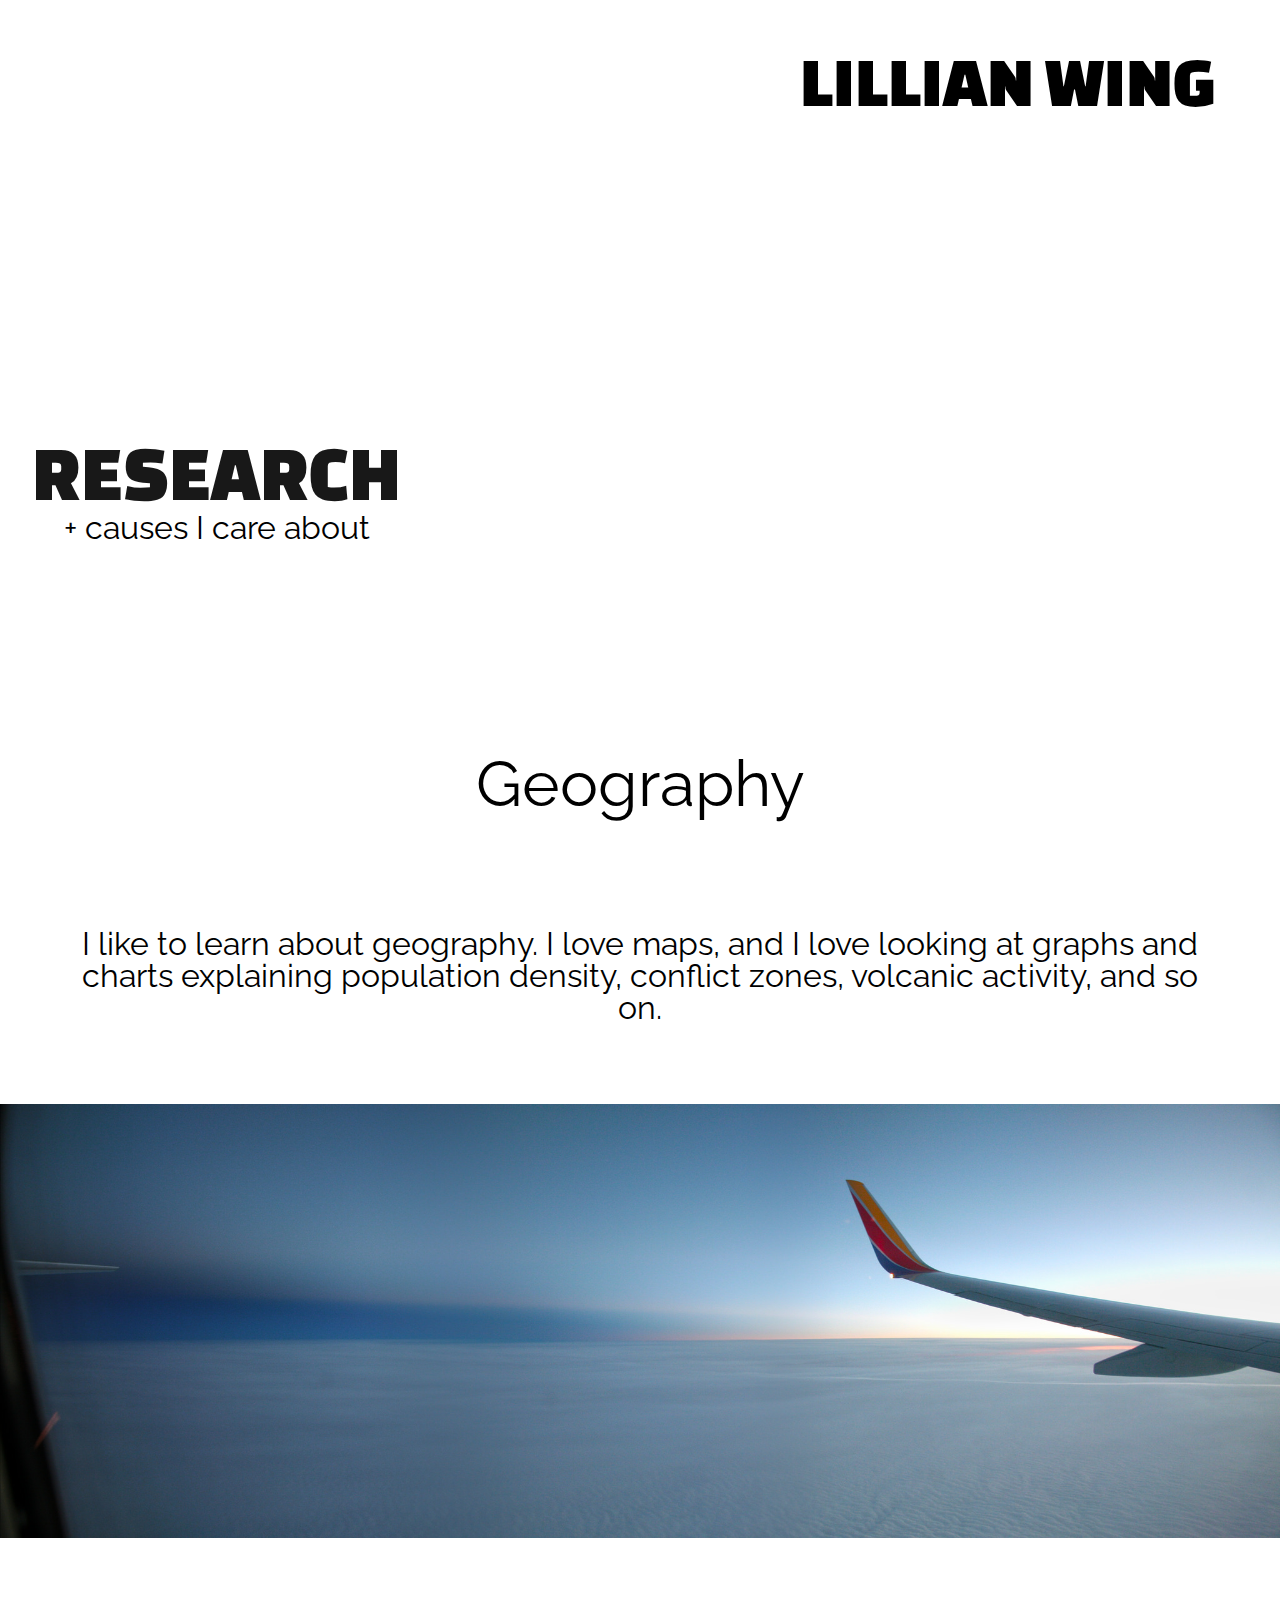
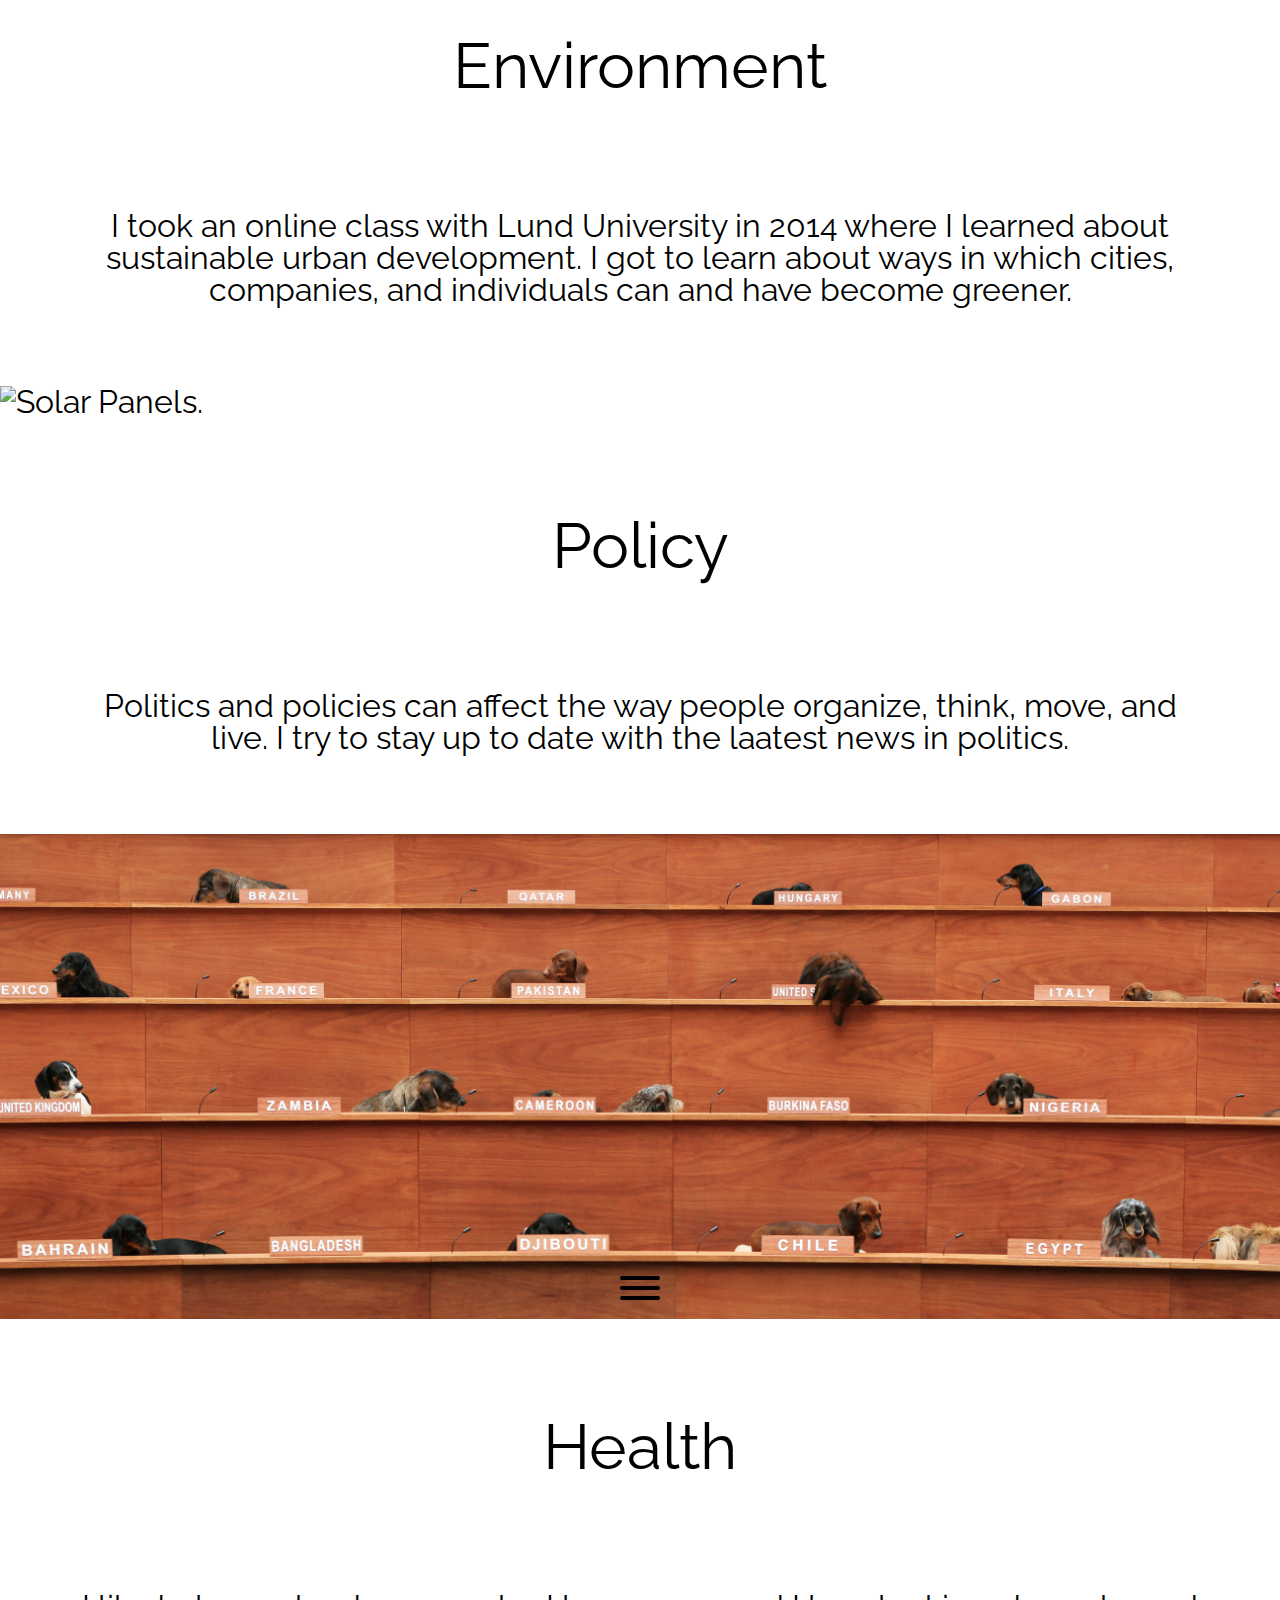
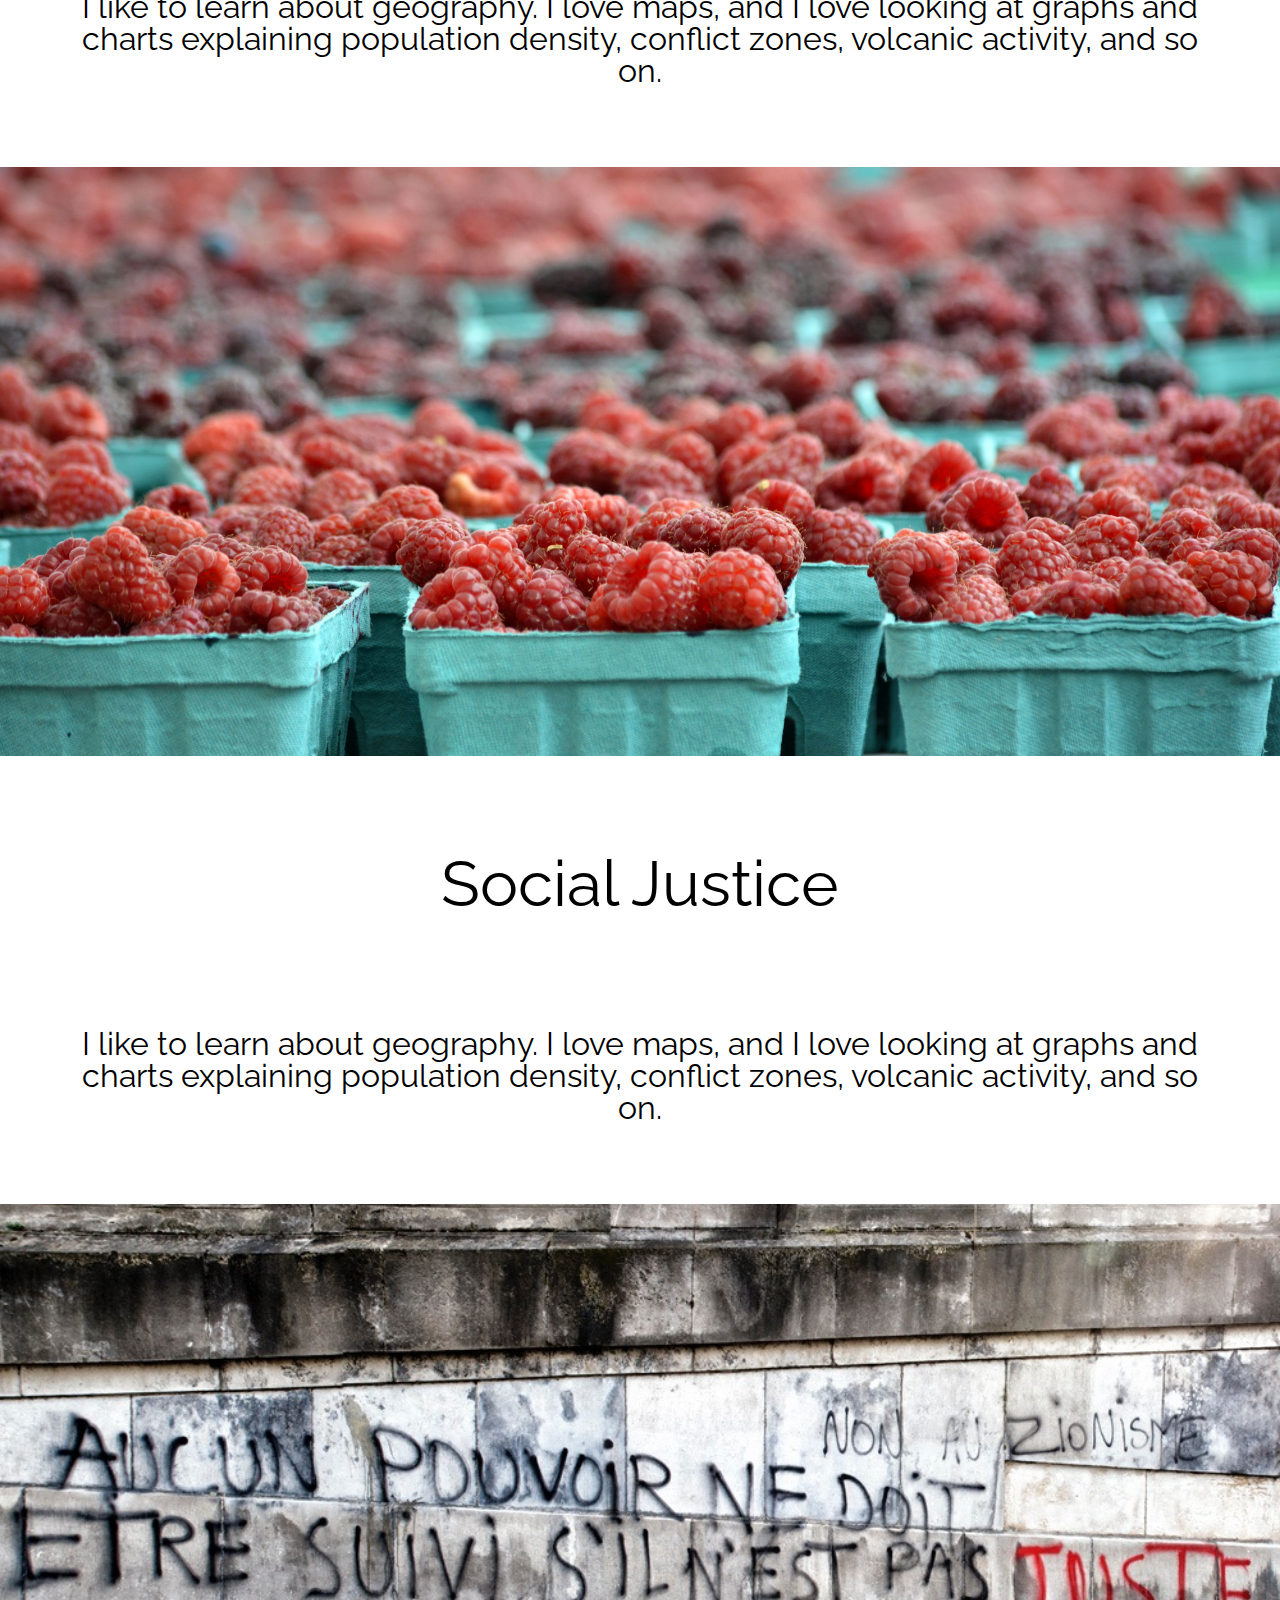
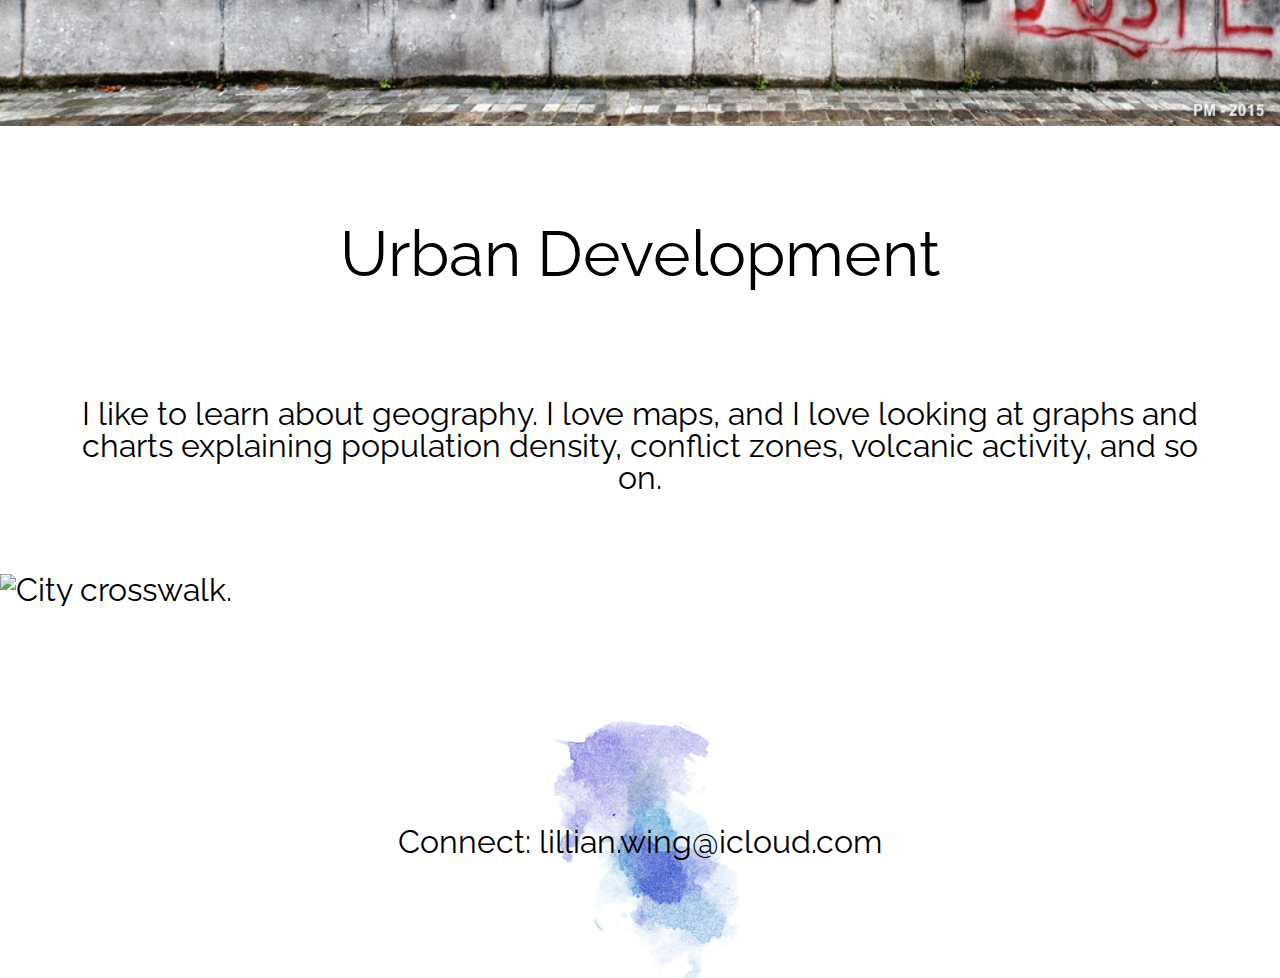
==== curious.html @ a2c3e533 "Commit One" ====
<!DOCTYPE html>
<html>
<head>
	<title>Curious</title>
	<link rel="stylesheet" type="text/css" href="css/style.css">
	<link href='https://fonts.googleapis.com/css?family=Changa+One|Raleway:100' rel='stylesheet' type='text/css'>
	<link rel="stylesheet" type="text/css" href="css/reset.css">
	<link rel="stylesheet" href="https://maxcdn.bootstrapcdn.com/font-awesome/4.4.0/css/font-awesome.min.css">
	<link rel="stylesheet" href="css/hamburger.css">	
</head>
<body>
	<div class="name">LILLIAN WING</div>

<!-- The menu -->	
	 <nav class="menu">
		<ul class="active">
			<li><a href="index.html">Home</a></li>
			<li><a href="about.html">About</a></li>
			<li><a href="ncreative.html">Creative</a></li>
			<li><a href="curious.html">Research</a></li>
			<li><a href="contact.html">Contact</a></li>
		</ul>
	</nav>

<!-- This is for the menu icon -->
  <div class="hamburger hamburger--squeeze">
    <div class="hamburger-box">
      <div class="hamburger-inner"></div>
    </div>
   </div>
 
<!-- Just some space -->
	<div class="space"></div>

<!-- Here is the content. -->

	<div class="curious">
		<div class="research">RESEARCH</div>
		<div class="causes">+ causes I care about</div>
	</div>

<!-- A bunch of stuff here about my courses and hobbies -->

	<ul class="courses">
		<li class="subject">
			<p class="subjecttitle">Geography</p> 
			<p class="subjectdescription">I like to learn about geography. I love maps, and I love looking at graphs and charts explaining population density, conflict zones, volcanic activity, and so on.</p>
		</li>
			<img class="curiouspic" src="photos/dunes.jpg" alt="Planet Earth.">

		<li class="subject">
			<p class="subjecttitle">Environment</p> 
			<p class="subjectdescription">I took an online class with Lund University in 2014 where I learned about sustainable urban development. I got to learn about ways in which cities, companies, and individuals can and have become <em>greener</em>.</p>
		</li>
			<img class="curiouspic" src="photos/solarpanels.jpg" alt="Solar Panels.">
			
		<li class="subject">
			<p class="subjecttitle">Policy</p> 
			<p class="subjectdescription">Politics and policies can affect the way people organize, think, move, and live. I try to stay up to date with the laatest news in politics.</p>
		</li>
			<img class="curiouspic" src="photos/unitednations.jpg" alt="Dauchsunds at the United Nations.">

		<li class="subject">
			<p class="subjecttitle">Health</p> 
			<p class="subjectdescription">I like to learn about geography. I love maps, and I love looking at graphs and charts explaining population density, conflict zones, volcanic activity, and so on.</p>
		</li>
			<img class="curiouspic" src="photos/berries.jpg" alt="Strawberries.">

		<li class="subject">
			<p class="subjecttitle">Social Justice</p> 
			<p class="subjectdescription">I like to learn about geography. I love maps, and I love looking at graphs and charts explaining population density, conflict zones, volcanic activity, and so on.</p>
		</li>
			<img class="curiouspic" src="photos/zionisme.jpg" alt="Graffiti.">
		
		<li class="subject">
			<p class="subjecttitle">Urban Development</p> 
			<p class="subjectdescription">I like to learn about geography. I love maps, and I love looking at graphs and charts explaining population density, conflict zones, volcanic activity, and so on.</p>
		</li>
			<img class="curiouspic" src="photos/crosswalk.jpg" alt="City crosswalk.">
	</ul>
<!-- Here is the footer -->
	<!-- <footer>Connect: 
<a href="mailto:lillian.wing@icloud.com">lillian.wing@icloud.com</a></footer> -->

	<div class="footer">Connect: 
<a href="mailto:lillian.wing@icloud.com">lillian.wing@icloud.com</a></div>

<!-- Here is the JavaScript stuff -->
<script src="http://code.jquery.com/jquery-1.12.0.min.js"></script>
<script src="http://code.jquery.com/jquery-migrate-1.2.1.min.js"></script>
<script src="js/script.js"></script>

</body>
</html>
---- css/style.css ----
@import url(https://fonts.googleapis.com/css?family=Changa+One|Raleway:100);

body {
	color: black;
	display: flex;
	flex-direction: column;
	align-items: center;
	justify-content: center;	
	font-family: 'Raleway';
	width: 100%;
}

.hidden{
	display: none;
}

.space{
	height: 17em;
}

/* This is for the title page */

.titlecontainer{
	position: absolute;
	top:50%;
	left: 50%;
	transform: translate(-50%,-50%);
	display: flex;
	align-items: center;
	flex-direction: column;
}

.title{
	font-size: 5em;
	font-family: 'Changa One';
}

.subtitle{
	font-size:2.2em;
	font-family: 'Raleway';
}

.image{
	position: absolute;
	bottom: 0px;
	right: 0px;
}

/* This is for the nav menu that will appear on every page */

.menu ul li {
	font-family: 'Raleway';
	font-size: 2em;
	padding: 0.3em;
	border: 2px;
	background-color: rgba(224,218,163,0.30);
}

.menu {
	padding-top: 50px;
	padding-left: 10px;
	position: absolute;
	left: -500px;
}

.menu.open{
	left: 0;

}

.menu.open ul li:hover{
	background-color: rgba(224,218,163,0.70);
}

/* This is for the menu icon */

.hamburger{
	position: absolute;
}

/* This is for the footer that will appear on every page. */

.footer {
	font-size: 1em;
	font-family: 'Raleway';
	padding-bottom: 120px;
	padding-top: 120px;
	background-image: url('../photos/watercolour.jpg');
	background-repeat: no-repeat;	
	background-position: center;
	width: 100%;
	text-align: center;
	margin-top:100px;
}


/* This is for the about me page */
.name{
	position: fixed;
	border: none;
	margin: none;
	font-family: 'Changa One';
	font-size: 3em;
	position: absolute;
	top:5%;
	right: 5%;
}

.about{
	margin-top: 3em;
	margin: 0 auto;
	font-size: 2em;
	padding: 2em;
	font-family: 'Raleway';
	line-height: 40px;
}


a {
	text-decoration: none;
	color: inherit;
}

.myface{
	width: 100%;
	margin-top: 10em;
	opacity: 0.7;
	max-width: 575px;
}

/* This is for the curious page */


.curious{
	background-image: url('../photos/ducks.JPG');
	width: 100%;
	display: flex;
	display: block;
	padding-top: 7em;
	padding-bottom: 7em;
	margin: 0 auto;
	margin-top: 3em;
}

.research{
	font-family: "Changa One";
	font-size:5em;
	opacity: 0.9;
	display: block;
	padding-left: 0.4em;
}

.causes{
	font-family: 'Raleway';
	font-size: 2em;
	display: block;
	padding-left: 2em;
}

.blank {
	height: 10em;
}

.courses{
	display: flex; 
	flex-direction: column;
	align-items: center;
	font-family: 'Raleway';
	font-size: 2em;
}

.subject{
	padding: 1em;
	align-self: center;
	text-align: center;
}

.subjecttitle{
	font-family: 'Raleway';
	font-size: 2em;
	padding: 1em;
}

.subjectdescription{
	font-family: 'Raleway';
	font-size: 1em;
	padding: 1.5em;
}


.curiouspic {
	width: 100%;
}


/* This is for the creative page */

.creative {
	font-family: 'Raleway';
	font-size: 2em;
	margin-top: 2em;
	margin-bottom:2em;
	align-items: center;
}

.arttwo{
	padding-top: 3em;
	padding-bottom: 3em;
	font-weight: bold;
	text-align: center;
	display: block;
}

.artone{
	padding-top: 3em;
	padding-bottom: 3em;
	font-weight: bold;
	text-align: center;
	display: block;
}


.creativepics{
	height: 200px;
	width: 200px;
}

/* This is for the contact page */

.send{
	font-family: 'Raleway';
	font-size: 2em;
}

.form{
	font-family: 'Raleway';
	font-size: 1.5em;
	background-color: #EBEBCA;
	padding-top: 5em;
	padding-bottom: 8em;
	width: 100%;
	display: flex;
	align-items: center;
	flex-direction: column;
}

button {
	background-color: #C9DCF2;
	padding: 8px;
	padding-left: 50px;
	padding-right: 50px;
	font-size: 1em;
	border: none;
	border-radius: 0;
	font-family: 'Raleway';
	margin-top: 1em;
}

button:hover, button:active{
	background-color: #043369;
	color: white;
}

.message{
	position: relative;
	right: 3.5em;
}

#form{
	padding: 6px;
}

.send{
	padding-bottom: 20px;
}

input[type="text"],
input[type="email"] {
   color: #111;
   font-family: Helvetica, sans-serif;
   padding: 2px 5px;
}

@media screen and (min-width: 480px) and (max-width: 900px) {

.creativepics{
	height: 300px;
	width: 300px;
	}

.creative {
	font-size: 4em;
}

.footer {
	font-size: 1.5em;
}}

@media screen and (min-width: 900px) {

.creativepics{
	height: 300px;
	width: 300px;
}

.creative {
	font-size: 5em;
	margin-top: 2em;
	margin-bottom:2em;
	align-items: center;
	display: flex;
	flex-direction: row;
	flex-wrap: wrap;	
}

.artone{
	padding-right: 2em;
}

.arttwo{
	padding-right: 2em;
}

.name{
	font-size: 4.5em;
}

.footer {
	font-size: 2em;
}}
---- css/hamburger.css ----
.hamburger{font:inherit;display:inline-block;overflow:visible;margin:0;padding:15px;cursor:pointer;transition-timing-function:linear;transition-duration:.15s;transition-property:opacity,-webkit-filter;transition-property:opacity,filter;transition-property:opacity,filter,-webkit-filter;text-transform:none;color:inherit;border:0;background-color:transparent}.hamburger:hover{opacity:.7}.hamburger-box{position:relative;display:inline-block;width:40px;height:24px}.hamburger-inner{top:50%;display:block;margin-top:-2px}.hamburger-inner,.hamburger-inner:after,.hamburger-inner:before{position:absolute;width:40px;height:4px;transition-timing-function:ease;transition-duration:.15s;transition-property:-webkit-transform;transition-property:transform;transition-property:transform,-webkit-transform;border-radius:4px;background-color:#000}.hamburger-inner:after,.hamburger-inner:before{display:block;content:''}.hamburger-inner:before{top:-10px}.hamburger-inner:after{bottom:-10px}.hamburger--3dx .hamburger-box{-webkit-perspective:80px;perspective:80px}.hamburger--3dx .hamburger-inner{transition:background-color 0s .1s cubic-bezier(.645,.045,.355,1),-webkit-transform .2s cubic-bezier(.645,.045,.355,1);transition:transform .2s cubic-bezier(.645,.045,.355,1),background-color 0s .1s cubic-bezier(.645,.045,.355,1);transition:transform .2s cubic-bezier(.645,.045,.355,1),background-color 0s .1s cubic-bezier(.645,.045,.355,1),-webkit-transform .2s cubic-bezier(.645,.045,.355,1)}.hamburger--3dx .hamburger-inner:after,.hamburger--3dx .hamburger-inner:before{transition:-webkit-transform 0s .1s cubic-bezier(.645,.045,.355,1);transition:transform 0s .1s cubic-bezier(.645,.045,.355,1);transition:transform 0s .1s cubic-bezier(.645,.045,.355,1),-webkit-transform 0s .1s cubic-bezier(.645,.045,.355,1)}.hamburger--3dx.is-active .hamburger-inner{-webkit-transform:rotateY(180deg);transform:rotateY(180deg);background-color:transparent}.hamburger--3dx.is-active .hamburger-inner:before{-webkit-transform:translate3d(0,10px,0) rotate(45deg);transform:translate3d(0,10px,0) rotate(45deg)}.hamburger--3dx.is-active .hamburger-inner:after{-webkit-transform:translate3d(0,-10px,0) rotate(-45deg);transform:translate3d(0,-10px,0) rotate(-45deg)}.hamburger--3dx-r .hamburger-box{-webkit-perspective:80px;perspective:80px}.hamburger--3dx-r .hamburger-inner{transition:background-color 0s .1s cubic-bezier(.645,.045,.355,1),-webkit-transform .2s cubic-bezier(.645,.045,.355,1);transition:transform .2s cubic-bezier(.645,.045,.355,1),background-color 0s .1s cubic-bezier(.645,.045,.355,1);transition:transform .2s cubic-bezier(.645,.045,.355,1),background-color 0s .1s cubic-bezier(.645,.045,.355,1),-webkit-transform .2s cubic-bezier(.645,.045,.355,1)}.hamburger--3dx-r .hamburger-inner:after,.hamburger--3dx-r .hamburger-inner:before{transition:-webkit-transform 0s .1s cubic-bezier(.645,.045,.355,1);transition:transform 0s .1s cubic-bezier(.645,.045,.355,1);transition:transform 0s .1s cubic-bezier(.645,.045,.355,1),-webkit-transform 0s .1s cubic-bezier(.645,.045,.355,1)}.hamburger--3dx-r.is-active .hamburger-inner{-webkit-transform:rotateY(-180deg);transform:rotateY(-180deg);background-color:transparent}.hamburger--3dx-r.is-active .hamburger-inner:before{-webkit-transform:translate3d(0,10px,0) rotate(45deg);transform:translate3d(0,10px,0) rotate(45deg)}.hamburger--3dx-r.is-active .hamburger-inner:after{-webkit-transform:translate3d(0,-10px,0) rotate(-45deg);transform:translate3d(0,-10px,0) rotate(-45deg)}.hamburger--3dy .hamburger-box{-webkit-perspective:80px;perspective:80px}.hamburger--3dy .hamburger-inner{transition:background-color 0s .1s cubic-bezier(.645,.045,.355,1),-webkit-transform .2s cubic-bezier(.645,.045,.355,1);transition:transform .2s cubic-bezier(.645,.045,.355,1),background-color 0s .1s cubic-bezier(.645,.045,.355,1);transition:transform .2s cubic-bezier(.645,.045,.355,1),background-color 0s .1s cubic-bezier(.645,.045,.355,1),-webkit-transform .2s cubic-bezier(.645,.045,.355,1)}.hamburger--3dy .hamburger-inner:after,.hamburger--3dy .hamburger-inner:before{transition:-webkit-transform 0s .1s cubic-bezier(.645,.045,.355,1);transition:transform 0s .1s cubic-bezier(.645,.045,.355,1);transition:transform 0s .1s cubic-bezier(.645,.045,.355,1),-webkit-transform 0s .1s cubic-bezier(.645,.045,.355,1)}.hamburger--3dy.is-active .hamburger-inner{-webkit-transform:rotateX(-180deg);transform:rotateX(-180deg);background-color:transparent}.hamburger--3dy.is-active .hamburger-inner:before{-webkit-transform:translate3d(0,10px,0) rotate(45deg);transform:translate3d(0,10px,0) rotate(45deg)}.hamburger--3dy.is-active .hamburger-inner:after{-webkit-transform:translate3d(0,-10px,0) rotate(-45deg);transform:translate3d(0,-10px,0) rotate(-45deg)}.hamburger--3dy-r .hamburger-box{-webkit-perspective:80px;perspective:80px}.hamburger--3dy-r .hamburger-inner{transition:background-color 0s .1s cubic-bezier(.645,.045,.355,1),-webkit-transform .2s cubic-bezier(.645,.045,.355,1);transition:transform .2s cubic-bezier(.645,.045,.355,1),background-color 0s .1s cubic-bezier(.645,.045,.355,1);transition:transform .2s cubic-bezier(.645,.045,.355,1),background-color 0s .1s cubic-bezier(.645,.045,.355,1),-webkit-transform .2s cubic-bezier(.645,.045,.355,1)}.hamburger--3dy-r .hamburger-inner:after,.hamburger--3dy-r .hamburger-inner:before{transition:-webkit-transform 0s .1s cubic-bezier(.645,.045,.355,1);transition:transform 0s .1s cubic-bezier(.645,.045,.355,1);transition:transform 0s .1s cubic-bezier(.645,.045,.355,1),-webkit-transform 0s .1s cubic-bezier(.645,.045,.355,1)}.hamburger--3dy-r.is-active .hamburger-inner{-webkit-transform:rotateX(180deg);transform:rotateX(180deg);background-color:transparent}.hamburger--3dy-r.is-active .hamburger-inner:before{-webkit-transform:translate3d(0,10px,0) rotate(45deg);transform:translate3d(0,10px,0) rotate(45deg)}.hamburger--3dy-r.is-active .hamburger-inner:after{-webkit-transform:translate3d(0,-10px,0) rotate(-45deg);transform:translate3d(0,-10px,0) rotate(-45deg)}.hamburger--arrow.is-active .hamburger-inner:before{-webkit-transform:translate3d(-8px,0,0) rotate(-45deg) scaleX(.7);transform:translate3d(-8px,0,0) rotate(-45deg) scaleX(.7)}.hamburger--arrow.is-active .hamburger-inner:after{-webkit-transform:translate3d(-8px,0,0) rotate(45deg) scaleX(.7);transform:translate3d(-8px,0,0) rotate(45deg) scaleX(.7)}.hamburger--arrow-r.is-active .hamburger-inner:before{-webkit-transform:translate3d(8px,0,0) rotate(45deg) scaleX(.7);transform:translate3d(8px,0,0) rotate(45deg) scaleX(.7)}.hamburger--arrow-r.is-active .hamburger-inner:after{-webkit-transform:translate3d(8px,0,0) rotate(-45deg) scaleX(.7);transform:translate3d(8px,0,0) rotate(-45deg) scaleX(.7)}.hamburger--arrowalt .hamburger-inner:before{transition:top .1s .15s ease,-webkit-transform .15s cubic-bezier(.165,.84,.44,1);transition:top .1s .15s ease,transform .15s cubic-bezier(.165,.84,.44,1);transition:top .1s .15s ease,transform .15s cubic-bezier(.165,.84,.44,1),-webkit-transform .15s cubic-bezier(.165,.84,.44,1)}.hamburger--arrowalt .hamburger-inner:after{transition:bottom .1s .15s ease,-webkit-transform .15s cubic-bezier(.165,.84,.44,1);transition:bottom .1s .15s ease,transform .15s cubic-bezier(.165,.84,.44,1);transition:bottom .1s .15s ease,transform .15s cubic-bezier(.165,.84,.44,1),-webkit-transform .15s cubic-bezier(.165,.84,.44,1)}.hamburger--arrowalt.is-active .hamburger-inner:before{top:0;transition:top .1s ease,-webkit-transform .15s .1s cubic-bezier(.895,.03,.685,.22);transition:top .1s ease,transform .15s .1s cubic-bezier(.895,.03,.685,.22);transition:top .1s ease,transform .15s .1s cubic-bezier(.895,.03,.685,.22),-webkit-transform .15s .1s cubic-bezier(.895,.03,.685,.22);-webkit-transform:translate3d(-8px,-10px,0) rotate(-45deg) scaleX(.7);transform:translate3d(-8px,-10px,0) rotate(-45deg) scaleX(.7)}.hamburger--arrowalt.is-active .hamburger-inner:after{bottom:0;transition:bottom .1s ease,-webkit-transform .15s .1s cubic-bezier(.895,.03,.685,.22);transition:bottom .1s ease,transform .15s .1s cubic-bezier(.895,.03,.685,.22);transition:bottom .1s ease,transform .15s .1s cubic-bezier(.895,.03,.685,.22),-webkit-transform .15s .1s cubic-bezier(.895,.03,.685,.22);-webkit-transform:translate3d(-8px,10px,0) rotate(45deg) scaleX(.7);transform:translate3d(-8px,10px,0) rotate(45deg) scaleX(.7)}.hamburger--arrowalt-r .hamburger-inner:before{transition:top .1s .15s ease,-webkit-transform .15s cubic-bezier(.165,.84,.44,1);transition:top .1s .15s ease,transform .15s cubic-bezier(.165,.84,.44,1);transition:top .1s .15s ease,transform .15s cubic-bezier(.165,.84,.44,1),-webkit-transform .15s cubic-bezier(.165,.84,.44,1)}.hamburger--arrowalt-r .hamburger-inner:after{transition:bottom .1s .15s ease,-webkit-transform .15s cubic-bezier(.165,.84,.44,1);transition:bottom .1s .15s ease,transform .15s cubic-bezier(.165,.84,.44,1);transition:bottom .1s .15s ease,transform .15s cubic-bezier(.165,.84,.44,1),-webkit-transform .15s cubic-bezier(.165,.84,.44,1)}.hamburger--arrowalt-r.is-active .hamburger-inner:before{top:0;transition:top .1s ease,-webkit-transform .15s .1s cubic-bezier(.895,.03,.685,.22);transition:top .1s ease,transform .15s .1s cubic-bezier(.895,.03,.685,.22);transition:top .1s ease,transform .15s .1s cubic-bezier(.895,.03,.685,.22),-webkit-transform .15s .1s cubic-bezier(.895,.03,.685,.22);-webkit-transform:translate3d(8px,-10px,0) rotate(45deg) scaleX(.7);transform:translate3d(8px,-10px,0) rotate(45deg) scaleX(.7)}.hamburger--arrowalt-r.is-active .hamburger-inner:after{bottom:0;transition:bottom .1s ease,-webkit-transform .15s .1s cubic-bezier(.895,.03,.685,.22);transition:bottom .1s ease,transform .15s .1s cubic-bezier(.895,.03,.685,.22);transition:bottom .1s ease,transform .15s .1s cubic-bezier(.895,.03,.685,.22),-webkit-transform .15s .1s cubic-bezier(.895,.03,.685,.22);-webkit-transform:translate3d(8px,10px,0) rotate(-45deg) scaleX(.7);transform:translate3d(8px,10px,0) rotate(-45deg) scaleX(.7)}.hamburger--boring .hamburger-inner,.hamburger--boring .hamburger-inner:after,.hamburger--boring .hamburger-inner:before{transition-property:none}.hamburger--boring.is-active .hamburger-inner{-webkit-transform:rotate(45deg);transform:rotate(45deg)}.hamburger--boring.is-active .hamburger-inner:before{top:0;opacity:0}.hamburger--boring.is-active .hamburger-inner:after{bottom:0;-webkit-transform:rotate(-90deg);transform:rotate(-90deg)}.hamburger--collapse .hamburger-inner{top:auto;bottom:0;transition-delay:.15s;transition-timing-function:cubic-bezier(.55,.055,.675,.19);transition-duration:.15s}.hamburger--collapse .hamburger-inner:after{top:-20px;transition:top .3s .3s cubic-bezier(.33333,.66667,.66667,1),opacity .1s linear}.hamburger--collapse .hamburger-inner:before{transition:top .12s .3s cubic-bezier(.33333,.66667,.66667,1),-webkit-transform .15s cubic-bezier(.55,.055,.675,.19);transition:top .12s .3s cubic-bezier(.33333,.66667,.66667,1),transform .15s cubic-bezier(.55,.055,.675,.19);transition:top .12s .3s cubic-bezier(.33333,.66667,.66667,1),transform .15s cubic-bezier(.55,.055,.675,.19),-webkit-transform .15s cubic-bezier(.55,.055,.675,.19)}.hamburger--collapse.is-active .hamburger-inner{transition-delay:.32s;transition-timing-function:cubic-bezier(.215,.61,.355,1);-webkit-transform:translate3d(0,-10px,0) rotate(-45deg);transform:translate3d(0,-10px,0) rotate(-45deg)}.hamburger--collapse.is-active .hamburger-inner:after{top:0;transition:top .3s cubic-bezier(.33333,0,.66667,.33333),opacity .1s .27s linear;opacity:0}.hamburger--collapse.is-active .hamburger-inner:before{top:0;transition:top .12s .18s cubic-bezier(.33333,0,.66667,.33333),-webkit-transform .15s .42s cubic-bezier(.215,.61,.355,1);transition:top .12s .18s cubic-bezier(.33333,0,.66667,.33333),transform .15s .42s cubic-bezier(.215,.61,.355,1);transition:top .12s .18s cubic-bezier(.33333,0,.66667,.33333),transform .15s .42s cubic-bezier(.215,.61,.355,1),-webkit-transform .15s .42s cubic-bezier(.215,.61,.355,1);-webkit-transform:rotate(-90deg);transform:rotate(-90deg)}.hamburger--collapse-r .hamburger-inner{top:auto;bottom:0;transition-delay:.15s;transition-timing-function:cubic-bezier(.55,.055,.675,.19);transition-duration:.15s}.hamburger--collapse-r .hamburger-inner:after{top:-20px;transition:top .3s .3s cubic-bezier(.33333,.66667,.66667,1),opacity .1s linear}.hamburger--collapse-r .hamburger-inner:before{transition:top .12s .3s cubic-bezier(.33333,.66667,.66667,1),-webkit-transform .15s cubic-bezier(.55,.055,.675,.19);transition:top .12s .3s cubic-bezier(.33333,.66667,.66667,1),transform .15s cubic-bezier(.55,.055,.675,.19);transition:top .12s .3s cubic-bezier(.33333,.66667,.66667,1),transform .15s cubic-bezier(.55,.055,.675,.19),-webkit-transform .15s cubic-bezier(.55,.055,.675,.19)}.hamburger--collapse-r.is-active .hamburger-inner{transition-delay:.32s;transition-timing-function:cubic-bezier(.215,.61,.355,1);-webkit-transform:translate3d(0,-10px,0) rotate(45deg);transform:translate3d(0,-10px,0) rotate(45deg)}.hamburger--collapse-r.is-active .hamburger-inner:after{top:0;transition:top .3s cubic-bezier(.33333,0,.66667,.33333),opacity .1s .27s linear;opacity:0}.hamburger--collapse-r.is-active .hamburger-inner:before{top:0;transition:top .12s .18s cubic-bezier(.33333,0,.66667,.33333),-webkit-transform .15s .42s cubic-bezier(.215,.61,.355,1);transition:top .12s .18s cubic-bezier(.33333,0,.66667,.33333),transform .15s .42s cubic-bezier(.215,.61,.355,1);transition:top .12s .18s cubic-bezier(.33333,0,.66667,.33333),transform .15s .42s cubic-bezier(.215,.61,.355,1),-webkit-transform .15s .42s cubic-bezier(.215,.61,.355,1);-webkit-transform:rotate(90deg);transform:rotate(90deg)}.hamburger--elastic .hamburger-inner{top:2px;transition-timing-function:cubic-bezier(.68,-.55,.265,1.55);transition-duration:.4s}.hamburger--elastic .hamburger-inner:before{top:10px;transition:opacity .15s .4s ease}.hamburger--elastic .hamburger-inner:after{top:20px;transition:-webkit-transform .4s cubic-bezier(.68,-.55,.265,1.55);transition:transform .4s cubic-bezier(.68,-.55,.265,1.55);transition:transform .4s cubic-bezier(.68,-.55,.265,1.55),-webkit-transform .4s cubic-bezier(.68,-.55,.265,1.55)}.hamburger--elastic.is-active .hamburger-inner{transition-delay:.1s;-webkit-transform:translate3d(0,10px,0) rotate(135deg);transform:translate3d(0,10px,0) rotate(135deg)}.hamburger--elastic.is-active .hamburger-inner:before{transition-delay:0s;opacity:0}.hamburger--elastic.is-active .hamburger-inner:after{transition-delay:.1s;-webkit-transform:translate3d(0,-20px,0) rotate(-270deg);transform:translate3d(0,-20px,0) rotate(-270deg)}.hamburger--elastic-r .hamburger-inner{top:2px;transition-timing-function:cubic-bezier(.68,-.55,.265,1.55);transition-duration:.4s}.hamburger--elastic-r .hamburger-inner:before{top:10px;transition:opacity .15s .4s ease}.hamburger--elastic-r .hamburger-inner:after{top:20px;transition:-webkit-transform .4s cubic-bezier(.68,-.55,.265,1.55);transition:transform .4s cubic-bezier(.68,-.55,.265,1.55);transition:transform .4s cubic-bezier(.68,-.55,.265,1.55),-webkit-transform .4s cubic-bezier(.68,-.55,.265,1.55)}.hamburger--elastic-r.is-active .hamburger-inner{transition-delay:.1s;-webkit-transform:translate3d(0,10px,0) rotate(-135deg);transform:translate3d(0,10px,0) rotate(-135deg)}.hamburger--elastic-r.is-active .hamburger-inner:before{transition-delay:0s;opacity:0}.hamburger--elastic-r.is-active .hamburger-inner:after{transition-delay:.1s;-webkit-transform:translate3d(0,-20px,0) rotate(270deg);transform:translate3d(0,-20px,0) rotate(270deg)}.hamburger--emphatic{overflow:hidden}.hamburger--emphatic .hamburger-inner{transition:background-color .2s .25s ease-in}.hamburger--emphatic .hamburger-inner:before{left:0;transition:top .05s .2s linear,left .2s .25s ease-in,-webkit-transform .2s cubic-bezier(.6,.04,.98,.335);transition:transform .2s cubic-bezier(.6,.04,.98,.335),top .05s .2s linear,left .2s .25s ease-in;transition:transform .2s cubic-bezier(.6,.04,.98,.335),top .05s .2s linear,left .2s .25s ease-in,-webkit-transform .2s cubic-bezier(.6,.04,.98,.335)}.hamburger--emphatic .hamburger-inner:after{top:10px;right:0;transition:top .05s .2s linear,right .2s .25s ease-in,-webkit-transform .2s cubic-bezier(.6,.04,.98,.335);transition:transform .2s cubic-bezier(.6,.04,.98,.335),top .05s .2s linear,right .2s .25s ease-in;transition:transform .2s cubic-bezier(.6,.04,.98,.335),top .05s .2s linear,right .2s .25s ease-in,-webkit-transform .2s cubic-bezier(.6,.04,.98,.335)}.hamburger--emphatic.is-active .hamburger-inner{transition-delay:0s;transition-timing-function:ease-out;background-color:transparent}.hamburger--emphatic.is-active .hamburger-inner:before{top:-80px;left:-80px;transition:left .2s ease-out,top .05s .2s linear,-webkit-transform .2s .25s cubic-bezier(.075,.82,.165,1);transition:left .2s ease-out,top .05s .2s linear,transform .2s .25s cubic-bezier(.075,.82,.165,1);transition:left .2s ease-out,top .05s .2s linear,transform .2s .25s cubic-bezier(.075,.82,.165,1),-webkit-transform .2s .25s cubic-bezier(.075,.82,.165,1);-webkit-transform:translate3d(80px,80px,0) rotate(45deg);transform:translate3d(80px,80px,0) rotate(45deg)}.hamburger--emphatic.is-active .hamburger-inner:after{top:-80px;right:-80px;transition:right .2s ease-out,top .05s .2s linear,-webkit-transform .2s .25s cubic-bezier(.075,.82,.165,1);transition:right .2s ease-out,top .05s .2s linear,transform .2s .25s cubic-bezier(.075,.82,.165,1);transition:right .2s ease-out,top .05s .2s linear,transform .2s .25s cubic-bezier(.075,.82,.165,1),-webkit-transform .2s .25s cubic-bezier(.075,.82,.165,1);-webkit-transform:translate3d(-80px,80px,0) rotate(-45deg);transform:translate3d(-80px,80px,0) rotate(-45deg)}.hamburger--emphatic-r{overflow:hidden}.hamburger--emphatic-r .hamburger-inner{transition:background-color .2s .25s ease-in}.hamburger--emphatic-r .hamburger-inner:before{left:0;transition:top .05s .2s linear,left .2s .25s ease-in,-webkit-transform .2s cubic-bezier(.6,.04,.98,.335);transition:transform .2s cubic-bezier(.6,.04,.98,.335),top .05s .2s linear,left .2s .25s ease-in;transition:transform .2s cubic-bezier(.6,.04,.98,.335),top .05s .2s linear,left .2s .25s ease-in,-webkit-transform .2s cubic-bezier(.6,.04,.98,.335)}.hamburger--emphatic-r .hamburger-inner:after{top:10px;right:0;transition:top .05s .2s linear,right .2s .25s ease-in,-webkit-transform .2s cubic-bezier(.6,.04,.98,.335);transition:transform .2s cubic-bezier(.6,.04,.98,.335),top .05s .2s linear,right .2s .25s ease-in;transition:transform .2s cubic-bezier(.6,.04,.98,.335),top .05s .2s linear,right .2s .25s ease-in,-webkit-transform .2s cubic-bezier(.6,.04,.98,.335)}.hamburger--emphatic-r.is-active .hamburger-inner{transition-delay:0s;transition-timing-function:ease-out;background-color:transparent}.hamburger--emphatic-r.is-active .hamburger-inner:before{top:80px;left:-80px;transition:left .2s ease-out,top .05s .2s linear,-webkit-transform .2s .25s cubic-bezier(.075,.82,.165,1);transition:left .2s ease-out,top .05s .2s linear,transform .2s .25s cubic-bezier(.075,.82,.165,1);transition:left .2s ease-out,top .05s .2s linear,transform .2s .25s cubic-bezier(.075,.82,.165,1),-webkit-transform .2s .25s cubic-bezier(.075,.82,.165,1);-webkit-transform:translate3d(80px,-80px,0) rotate(-45deg);transform:translate3d(80px,-80px,0) rotate(-45deg)}.hamburger--emphatic-r.is-active .hamburger-inner:after{top:80px;right:-80px;transition:right .2s ease-out,top .05s .2s linear,-webkit-transform .2s .25s cubic-bezier(.075,.82,.165,1);transition:right .2s ease-out,top .05s .2s linear,transform .2s .25s cubic-bezier(.075,.82,.165,1);transition:right .2s ease-out,top .05s .2s linear,transform .2s .25s cubic-bezier(.075,.82,.165,1),-webkit-transform .2s .25s cubic-bezier(.075,.82,.165,1);-webkit-transform:translate3d(-80px,-80px,0) rotate(45deg);transform:translate3d(-80px,-80px,0) rotate(45deg)}.hamburger--slider .hamburger-inner{top:2px}.hamburger--slider .hamburger-inner:before{top:10px;transition-timing-function:ease;transition-duration:.2s;transition-property:opacity,-webkit-transform;transition-property:transform,opacity;transition-property:transform,opacity,-webkit-transform}.hamburger--slider .hamburger-inner:after{top:20px}.hamburger--slider.is-active .hamburger-inner{-webkit-transform:translate3d(0,10px,0) rotate(45deg);transform:translate3d(0,10px,0) rotate(45deg)}.hamburger--slider.is-active .hamburger-inner:before{-webkit-transform:rotate(-45deg) translate3d(-5.71429px,-6px,0);transform:rotate(-45deg) translate3d(-5.71429px,-6px,0);opacity:0}.hamburger--slider.is-active .hamburger-inner:after{-webkit-transform:translate3d(0,-20px,0) rotate(-90deg);transform:translate3d(0,-20px,0) rotate(-90deg)}.hamburger--slider-r .hamburger-inner{top:2px}.hamburger--slider-r .hamburger-inner:before{top:10px;transition-timing-function:ease;transition-duration:.2s;transition-property:opacity,-webkit-transform;transition-property:transform,opacity;transition-property:transform,opacity,-webkit-transform}.hamburger--slider-r .hamburger-inner:after{top:20px}.hamburger--slider-r.is-active .hamburger-inner{-webkit-transform:translate3d(0,10px,0) rotate(-45deg);transform:translate3d(0,10px,0) rotate(-45deg)}.hamburger--slider-r.is-active .hamburger-inner:before{-webkit-transform:rotate(45deg) translate3d(5.71429px,-6px,0);transform:rotate(45deg) translate3d(5.71429px,-6px,0);opacity:0}.hamburger--slider-r.is-active .hamburger-inner:after{-webkit-transform:translate3d(0,-20px,0) rotate(90deg);transform:translate3d(0,-20px,0) rotate(90deg)}.hamburger--spring .hamburger-inner{top:2px;transition:background-color 0s .15s linear}.hamburger--spring .hamburger-inner:before{top:10px;transition:top .12s .3s cubic-bezier(.33333,.66667,.66667,1),-webkit-transform .15s cubic-bezier(.55,.055,.675,.19);transition:top .12s .3s cubic-bezier(.33333,.66667,.66667,1),transform .15s cubic-bezier(.55,.055,.675,.19);transition:top .12s .3s cubic-bezier(.33333,.66667,.66667,1),transform .15s cubic-bezier(.55,.055,.675,.19),-webkit-transform .15s cubic-bezier(.55,.055,.675,.19)}.hamburger--spring .hamburger-inner:after{top:20px;transition:top .3s .3s cubic-bezier(.33333,.66667,.66667,1),-webkit-transform .15s cubic-bezier(.55,.055,.675,.19);transition:top .3s .3s cubic-bezier(.33333,.66667,.66667,1),transform .15s cubic-bezier(.55,.055,.675,.19);transition:top .3s .3s cubic-bezier(.33333,.66667,.66667,1),transform .15s cubic-bezier(.55,.055,.675,.19),-webkit-transform .15s cubic-bezier(.55,.055,.675,.19)}.hamburger--spring.is-active .hamburger-inner{transition-delay:.32s;background-color:transparent}.hamburger--spring.is-active .hamburger-inner:before{top:0;transition:top .12s .18s cubic-bezier(.33333,0,.66667,.33333),-webkit-transform .15s .32s cubic-bezier(.215,.61,.355,1);transition:top .12s .18s cubic-bezier(.33333,0,.66667,.33333),transform .15s .32s cubic-bezier(.215,.61,.355,1);transition:top .12s .18s cubic-bezier(.33333,0,.66667,.33333),transform .15s .32s cubic-bezier(.215,.61,.355,1),-webkit-transform .15s .32s cubic-bezier(.215,.61,.355,1);-webkit-transform:translate3d(0,10px,0) rotate(45deg);transform:translate3d(0,10px,0) rotate(45deg)}.hamburger--spring.is-active .hamburger-inner:after{top:0;transition:top .3s cubic-bezier(.33333,0,.66667,.33333),-webkit-transform .15s .32s cubic-bezier(.215,.61,.355,1);transition:top .3s cubic-bezier(.33333,0,.66667,.33333),transform .15s .32s cubic-bezier(.215,.61,.355,1);transition:top .3s cubic-bezier(.33333,0,.66667,.33333),transform .15s .32s cubic-bezier(.215,.61,.355,1),-webkit-transform .15s .32s cubic-bezier(.215,.61,.355,1);-webkit-transform:translate3d(0,10px,0) rotate(-45deg);transform:translate3d(0,10px,0) rotate(-45deg)}.hamburger--spring-r .hamburger-inner{top:auto;bottom:0;transition-delay:0s;transition-timing-function:cubic-bezier(.55,.055,.675,.19);transition-duration:.15s}.hamburger--spring-r .hamburger-inner:after{top:-20px;transition:top .3s .3s cubic-bezier(.33333,.66667,.66667,1),opacity 0s linear}.hamburger--spring-r .hamburger-inner:before{transition:top .12s .3s cubic-bezier(.33333,.66667,.66667,1),-webkit-transform .15s cubic-bezier(.55,.055,.675,.19);transition:top .12s .3s cubic-bezier(.33333,.66667,.66667,1),transform .15s cubic-bezier(.55,.055,.675,.19);transition:top .12s .3s cubic-bezier(.33333,.66667,.66667,1),transform .15s cubic-bezier(.55,.055,.675,.19),-webkit-transform .15s cubic-bezier(.55,.055,.675,.19)}.hamburger--spring-r.is-active .hamburger-inner{transition-delay:.32s;transition-timing-function:cubic-bezier(.215,.61,.355,1);-webkit-transform:translate3d(0,-10px,0) rotate(-45deg);transform:translate3d(0,-10px,0) rotate(-45deg)}.hamburger--spring-r.is-active .hamburger-inner:after{top:0;transition:top .3s cubic-bezier(.33333,0,.66667,.33333),opacity 0s .32s linear;opacity:0}.hamburger--spring-r.is-active .hamburger-inner:before{top:0;transition:top .12s .18s cubic-bezier(.33333,0,.66667,.33333),-webkit-transform .15s .32s cubic-bezier(.215,.61,.355,1);transition:top .12s .18s cubic-bezier(.33333,0,.66667,.33333),transform .15s .32s cubic-bezier(.215,.61,.355,1);transition:top .12s .18s cubic-bezier(.33333,0,.66667,.33333),transform .15s .32s cubic-bezier(.215,.61,.355,1),-webkit-transform .15s .32s cubic-bezier(.215,.61,.355,1);-webkit-transform:rotate(90deg);transform:rotate(90deg)}.hamburger--stand .hamburger-inner{transition:background-color 0s .1s linear,-webkit-transform .1s .22s cubic-bezier(.55,.055,.675,.19);transition:transform .1s .22s cubic-bezier(.55,.055,.675,.19),background-color 0s .1s linear;transition:transform .1s .22s cubic-bezier(.55,.055,.675,.19),background-color 0s .1s linear,-webkit-transform .1s .22s cubic-bezier(.55,.055,.675,.19)}.hamburger--stand .hamburger-inner:before{transition:top .1s .1s ease-in,-webkit-transform .1s 0s cubic-bezier(.55,.055,.675,.19);transition:top .1s .1s ease-in,transform .1s 0s cubic-bezier(.55,.055,.675,.19);transition:top .1s .1s ease-in,transform .1s 0s cubic-bezier(.55,.055,.675,.19),-webkit-transform .1s 0s cubic-bezier(.55,.055,.675,.19)}.hamburger--stand .hamburger-inner:after{transition:bottom .1s .1s ease-in,-webkit-transform .1s 0s cubic-bezier(.55,.055,.675,.19);transition:bottom .1s .1s ease-in,transform .1s 0s cubic-bezier(.55,.055,.675,.19);transition:bottom .1s .1s ease-in,transform .1s 0s cubic-bezier(.55,.055,.675,.19),-webkit-transform .1s 0s cubic-bezier(.55,.055,.675,.19)}.hamburger--stand.is-active .hamburger-inner{transition:background-color 0s .22s linear,-webkit-transform .1s 0s cubic-bezier(.215,.61,.355,1);transition:transform .1s 0s cubic-bezier(.215,.61,.355,1),background-color 0s .22s linear;transition:transform .1s 0s cubic-bezier(.215,.61,.355,1),background-color 0s .22s linear,-webkit-transform .1s 0s cubic-bezier(.215,.61,.355,1);-webkit-transform:rotate(90deg);transform:rotate(90deg);background-color:transparent}.hamburger--stand.is-active .hamburger-inner:before{top:0;transition:top .1s .12s ease-out,-webkit-transform .1s .22s cubic-bezier(.215,.61,.355,1);transition:top .1s .12s ease-out,transform .1s .22s cubic-bezier(.215,.61,.355,1);transition:top .1s .12s ease-out,transform .1s .22s cubic-bezier(.215,.61,.355,1),-webkit-transform .1s .22s cubic-bezier(.215,.61,.355,1);-webkit-transform:rotate(-45deg);transform:rotate(-45deg)}.hamburger--stand.is-active .hamburger-inner:after{bottom:0;transition:bottom .1s .12s ease-out,-webkit-transform .1s .22s cubic-bezier(.215,.61,.355,1);transition:bottom .1s .12s ease-out,transform .1s .22s cubic-bezier(.215,.61,.355,1);transition:bottom .1s .12s ease-out,transform .1s .22s cubic-bezier(.215,.61,.355,1),-webkit-transform .1s .22s cubic-bezier(.215,.61,.355,1);-webkit-transform:rotate(45deg);transform:rotate(45deg)}.hamburger--stand-r .hamburger-inner{transition:background-color 0s .1s linear,-webkit-transform .1s .22s cubic-bezier(.55,.055,.675,.19);transition:transform .1s .22s cubic-bezier(.55,.055,.675,.19),background-color 0s .1s linear;transition:transform .1s .22s cubic-bezier(.55,.055,.675,.19),background-color 0s .1s linear,-webkit-transform .1s .22s cubic-bezier(.55,.055,.675,.19)}.hamburger--stand-r .hamburger-inner:before{transition:top .1s .1s ease-in,-webkit-transform .1s 0s cubic-bezier(.55,.055,.675,.19);transition:top .1s .1s ease-in,transform .1s 0s cubic-bezier(.55,.055,.675,.19);transition:top .1s .1s ease-in,transform .1s 0s cubic-bezier(.55,.055,.675,.19),-webkit-transform .1s 0s cubic-bezier(.55,.055,.675,.19)}.hamburger--stand-r .hamburger-inner:after{transition:bottom .1s .1s ease-in,-webkit-transform .1s 0s cubic-bezier(.55,.055,.675,.19);transition:bottom .1s .1s ease-in,transform .1s 0s cubic-bezier(.55,.055,.675,.19);transition:bottom .1s .1s ease-in,transform .1s 0s cubic-bezier(.55,.055,.675,.19),-webkit-transform .1s 0s cubic-bezier(.55,.055,.675,.19)}.hamburger--stand-r.is-active .hamburger-inner{transition:background-color 0s .22s linear,-webkit-transform .1s 0s cubic-bezier(.215,.61,.355,1);transition:transform .1s 0s cubic-bezier(.215,.61,.355,1),background-color 0s .22s linear;transition:transform .1s 0s cubic-bezier(.215,.61,.355,1),background-color 0s .22s linear,-webkit-transform .1s 0s cubic-bezier(.215,.61,.355,1);-webkit-transform:rotate(-90deg);transform:rotate(-90deg);background-color:transparent}.hamburger--stand-r.is-active .hamburger-inner:before{top:0;transition:top .1s .12s ease-out,-webkit-transform .1s .22s cubic-bezier(.215,.61,.355,1);transition:top .1s .12s ease-out,transform .1s .22s cubic-bezier(.215,.61,.355,1);transition:top .1s .12s ease-out,transform .1s .22s cubic-bezier(.215,.61,.355,1),-webkit-transform .1s .22s cubic-bezier(.215,.61,.355,1);-webkit-transform:rotate(-45deg);transform:rotate(-45deg)}.hamburger--stand-r.is-active .hamburger-inner:after{bottom:0;transition:bottom .1s .12s ease-out,-webkit-transform .1s .22s cubic-bezier(.215,.61,.355,1);transition:bottom .1s .12s ease-out,transform .1s .22s cubic-bezier(.215,.61,.355,1);transition:bottom .1s .12s ease-out,transform .1s .22s cubic-bezier(.215,.61,.355,1),-webkit-transform .1s .22s cubic-bezier(.215,.61,.355,1);-webkit-transform:rotate(45deg);transform:rotate(45deg)}.hamburger--spin .hamburger-inner{transition-timing-function:cubic-bezier(.55,.055,.675,.19);transition-duration:.3s}.hamburger--spin .hamburger-inner:before{transition:top .1s .34s ease-in,opacity .1s ease-in}.hamburger--spin .hamburger-inner:after{transition:bottom .1s .34s ease-in,-webkit-transform .3s cubic-bezier(.55,.055,.675,.19);transition:bottom .1s .34s ease-in,transform .3s cubic-bezier(.55,.055,.675,.19);transition:bottom .1s .34s ease-in,transform .3s cubic-bezier(.55,.055,.675,.19),-webkit-transform .3s cubic-bezier(.55,.055,.675,.19)}.hamburger--spin.is-active .hamburger-inner{transition-delay:.14s;transition-timing-function:cubic-bezier(.215,.61,.355,1);-webkit-transform:rotate(225deg);transform:rotate(225deg)}.hamburger--spin.is-active .hamburger-inner:before{top:0;transition:top .1s ease-out,opacity .1s .14s ease-out;opacity:0}.hamburger--spin.is-active .hamburger-inner:after{bottom:0;transition:bottom .1s ease-out,-webkit-transform .3s .14s cubic-bezier(.215,.61,.355,1);transition:bottom .1s ease-out,transform .3s .14s cubic-bezier(.215,.61,.355,1);transition:bottom .1s ease-out,transform .3s .14s cubic-bezier(.215,.61,.355,1),-webkit-transform .3s .14s cubic-bezier(.215,.61,.355,1);-webkit-transform:rotate(-90deg);transform:rotate(-90deg)}.hamburger--spin-r .hamburger-inner{transition-timing-function:cubic-bezier(.55,.055,.675,.19);transition-duration:.3s}.hamburger--spin-r .hamburger-inner:before{transition:top .1s .34s ease-in,opacity .1s ease-in}.hamburger--spin-r .hamburger-inner:after{transition:bottom .1s .34s ease-in,-webkit-transform .3s cubic-bezier(.55,.055,.675,.19);transition:bottom .1s .34s ease-in,transform .3s cubic-bezier(.55,.055,.675,.19);transition:bottom .1s .34s ease-in,transform .3s cubic-bezier(.55,.055,.675,.19),-webkit-transform .3s cubic-bezier(.55,.055,.675,.19)}.hamburger--spin-r.is-active .hamburger-inner{transition-delay:.14s;transition-timing-function:cubic-bezier(.215,.61,.355,1);-webkit-transform:rotate(-225deg);transform:rotate(-225deg)}.hamburger--spin-r.is-active .hamburger-inner:before{top:0;transition:top .1s ease-out,opacity .1s .14s ease-out;opacity:0}.hamburger--spin-r.is-active .hamburger-inner:after{bottom:0;transition:bottom .1s ease-out,-webkit-transform .3s .14s cubic-bezier(.215,.61,.355,1);transition:bottom .1s ease-out,transform .3s .14s cubic-bezier(.215,.61,.355,1);transition:bottom .1s ease-out,transform .3s .14s cubic-bezier(.215,.61,.355,1),-webkit-transform .3s .14s cubic-bezier(.215,.61,.355,1);-webkit-transform:rotate(-90deg);transform:rotate(-90deg)}.hamburger--squeeze .hamburger-inner{transition-timing-function:cubic-bezier(.55,.055,.675,.19);transition-duration:.1s}.hamburger--squeeze .hamburger-inner:before{transition:top .1s .14s ease,opacity .1s ease}.hamburger--squeeze .hamburger-inner:after{transition:bottom .1s .14s ease,-webkit-transform .1s cubic-bezier(.55,.055,.675,.19);transition:bottom .1s .14s ease,transform .1s cubic-bezier(.55,.055,.675,.19);transition:bottom .1s .14s ease,transform .1s cubic-bezier(.55,.055,.675,.19),-webkit-transform .1s cubic-bezier(.55,.055,.675,.19)}.hamburger--squeeze.is-active .hamburger-inner{transition-delay:.14s;transition-timing-function:cubic-bezier(.215,.61,.355,1);-webkit-transform:rotate(45deg);transform:rotate(45deg)}.hamburger--squeeze.is-active .hamburger-inner:before{top:0;transition:top .1s ease,opacity .1s .14s ease;opacity:0}.hamburger--squeeze.is-active .hamburger-inner:after{bottom:0;transition:bottom .1s ease,-webkit-transform .1s .14s cubic-bezier(.215,.61,.355,1);transition:bottom .1s ease,transform .1s .14s cubic-bezier(.215,.61,.355,1);transition:bottom .1s ease,transform .1s .14s cubic-bezier(.215,.61,.355,1),-webkit-transform .1s .14s cubic-bezier(.215,.61,.355,1);-webkit-transform:rotate(-90deg);transform:rotate(-90deg)}.hamburger--vortex .hamburger-inner{transition-timing-function:cubic-bezier(.19,1,.22,1);transition-duration:.3s}.hamburger--vortex .hamburger-inner:after,.hamburger--vortex .hamburger-inner:before{transition-delay:.1s;transition-timing-function:linear;transition-duration:0s}.hamburger--vortex .hamburger-inner:before{transition-property:top,opacity}.hamburger--vortex .hamburger-inner:after{transition-property:bottom,-webkit-transform;transition-property:bottom,transform;transition-property:bottom,transform,-webkit-transform}.hamburger--vortex.is-active .hamburger-inner{transition-timing-function:cubic-bezier(.19,1,.22,1);-webkit-transform:rotate(765deg);transform:rotate(765deg)}.hamburger--vortex.is-active .hamburger-inner:after,.hamburger--vortex.is-active .hamburger-inner:before{transition-delay:0s}.hamburger--vortex.is-active .hamburger-inner:before{top:0;opacity:0}.hamburger--vortex.is-active .hamburger-inner:after{bottom:0;-webkit-transform:rotate(90deg);transform:rotate(90deg)}.hamburger--vortex-r .hamburger-inner{transition-timing-function:cubic-bezier(.19,1,.22,1);transition-duration:.3s}.hamburger--vortex-r .hamburger-inner:after,.hamburger--vortex-r .hamburger-inner:before{transition-delay:.1s;transition-timing-function:linear;transition-duration:0s}.hamburger--vortex-r .hamburger-inner:before{transition-property:top,opacity}.hamburger--vortex-r .hamburger-inner:after{transition-property:bottom,-webkit-transform;transition-property:bottom,transform;transition-property:bottom,transform,-webkit-transform}.hamburger--vortex-r.is-active .hamburger-inner{transition-timing-function:cubic-bezier(.19,1,.22,1);-webkit-transform:rotate(-765deg);transform:rotate(-765deg)}.hamburger--vortex-r.is-active .hamburger-inner:after,.hamburger--vortex-r.is-active .hamburger-inner:before{transition-delay:0s}.hamburger--vortex-r.is-active .hamburger-inner:before{top:0;opacity:0}.hamburger--vortex-r.is-active .hamburger-inner:after{bottom:0;-webkit-transform:rotate(-90deg);transform:rotate(-90deg)}
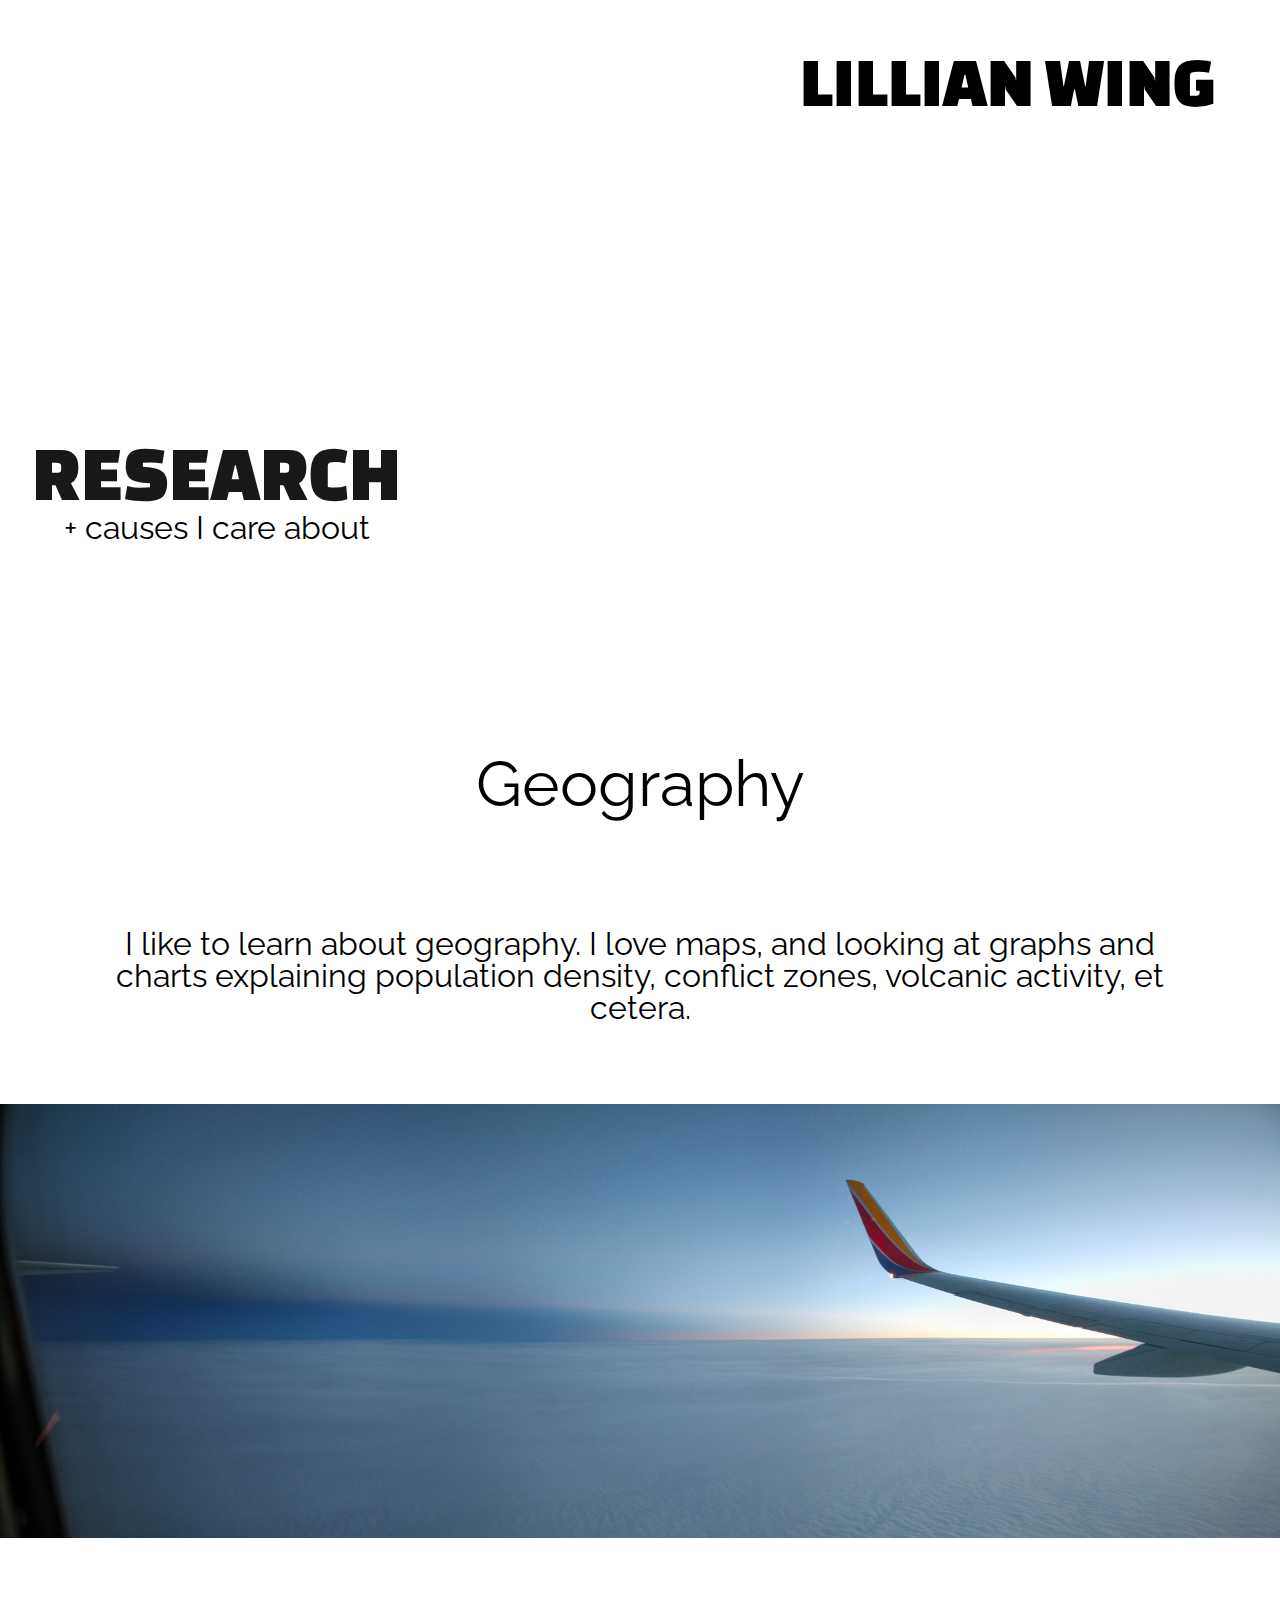
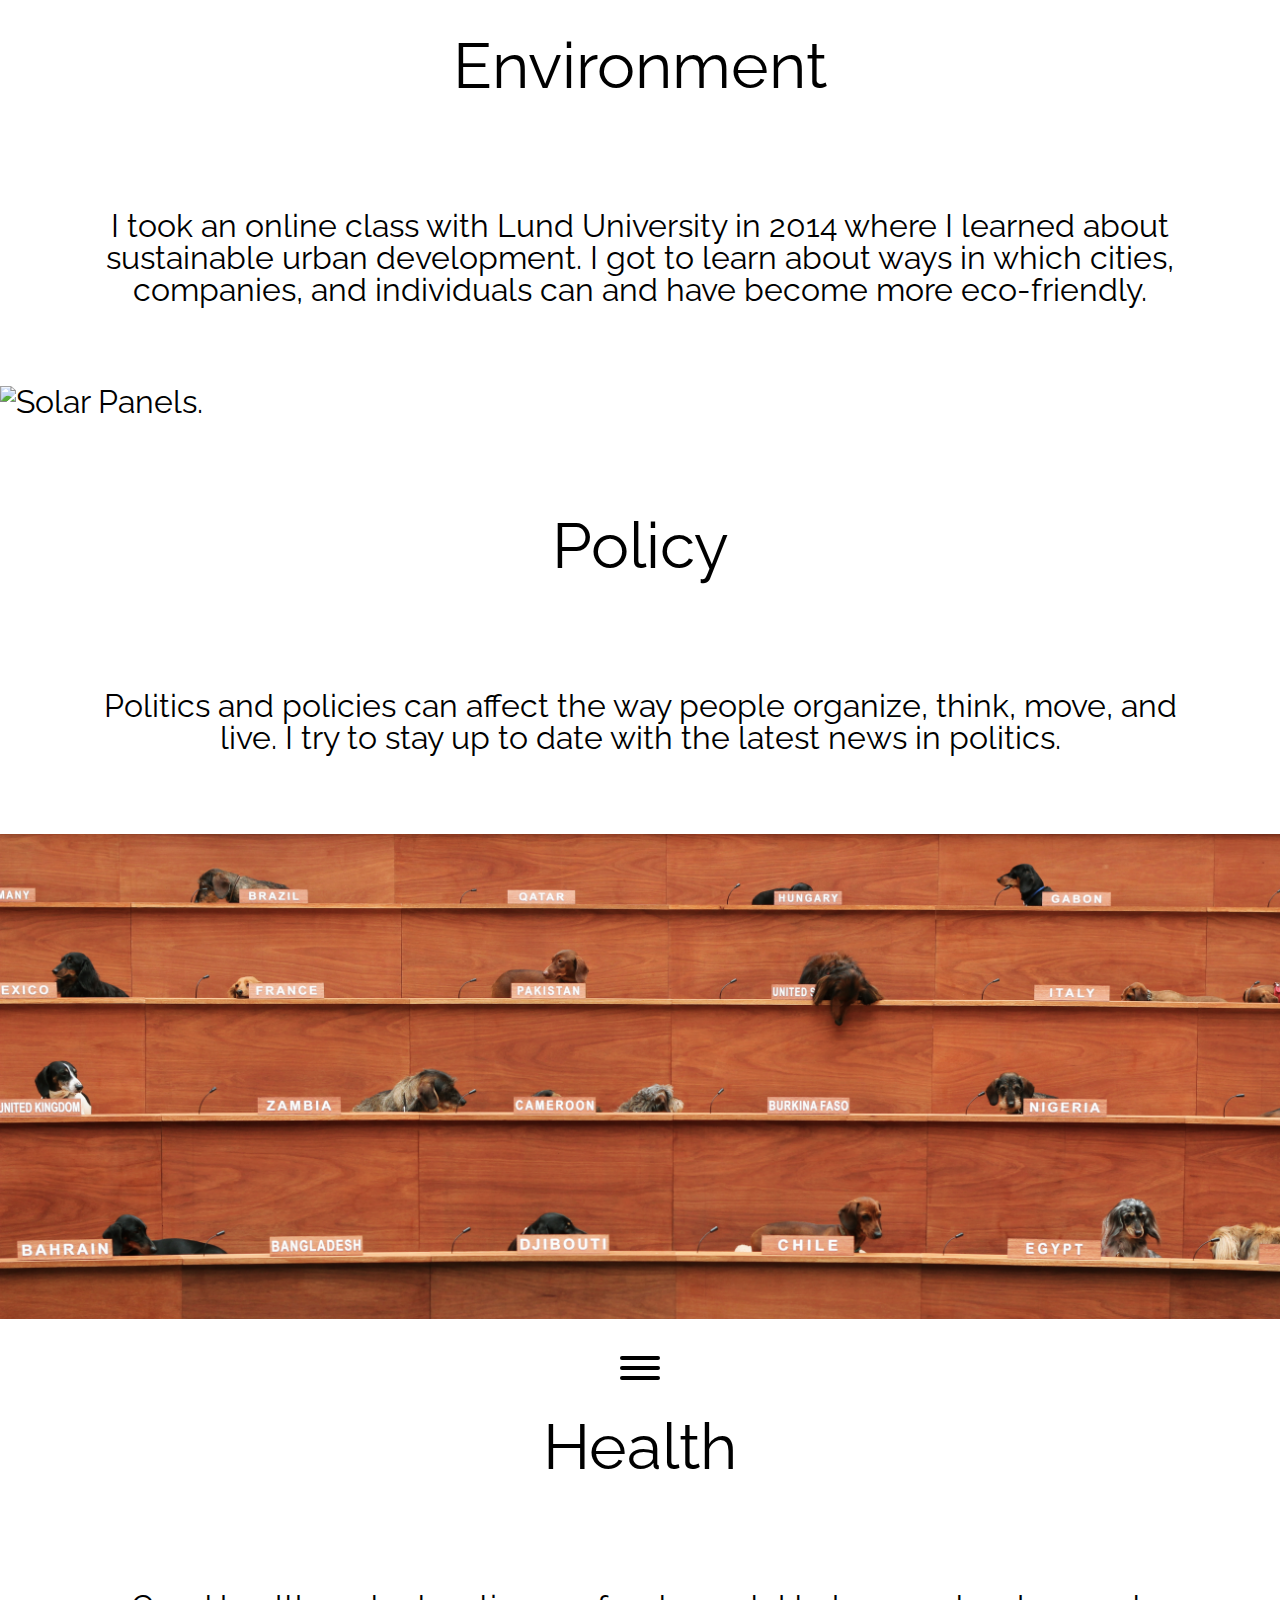
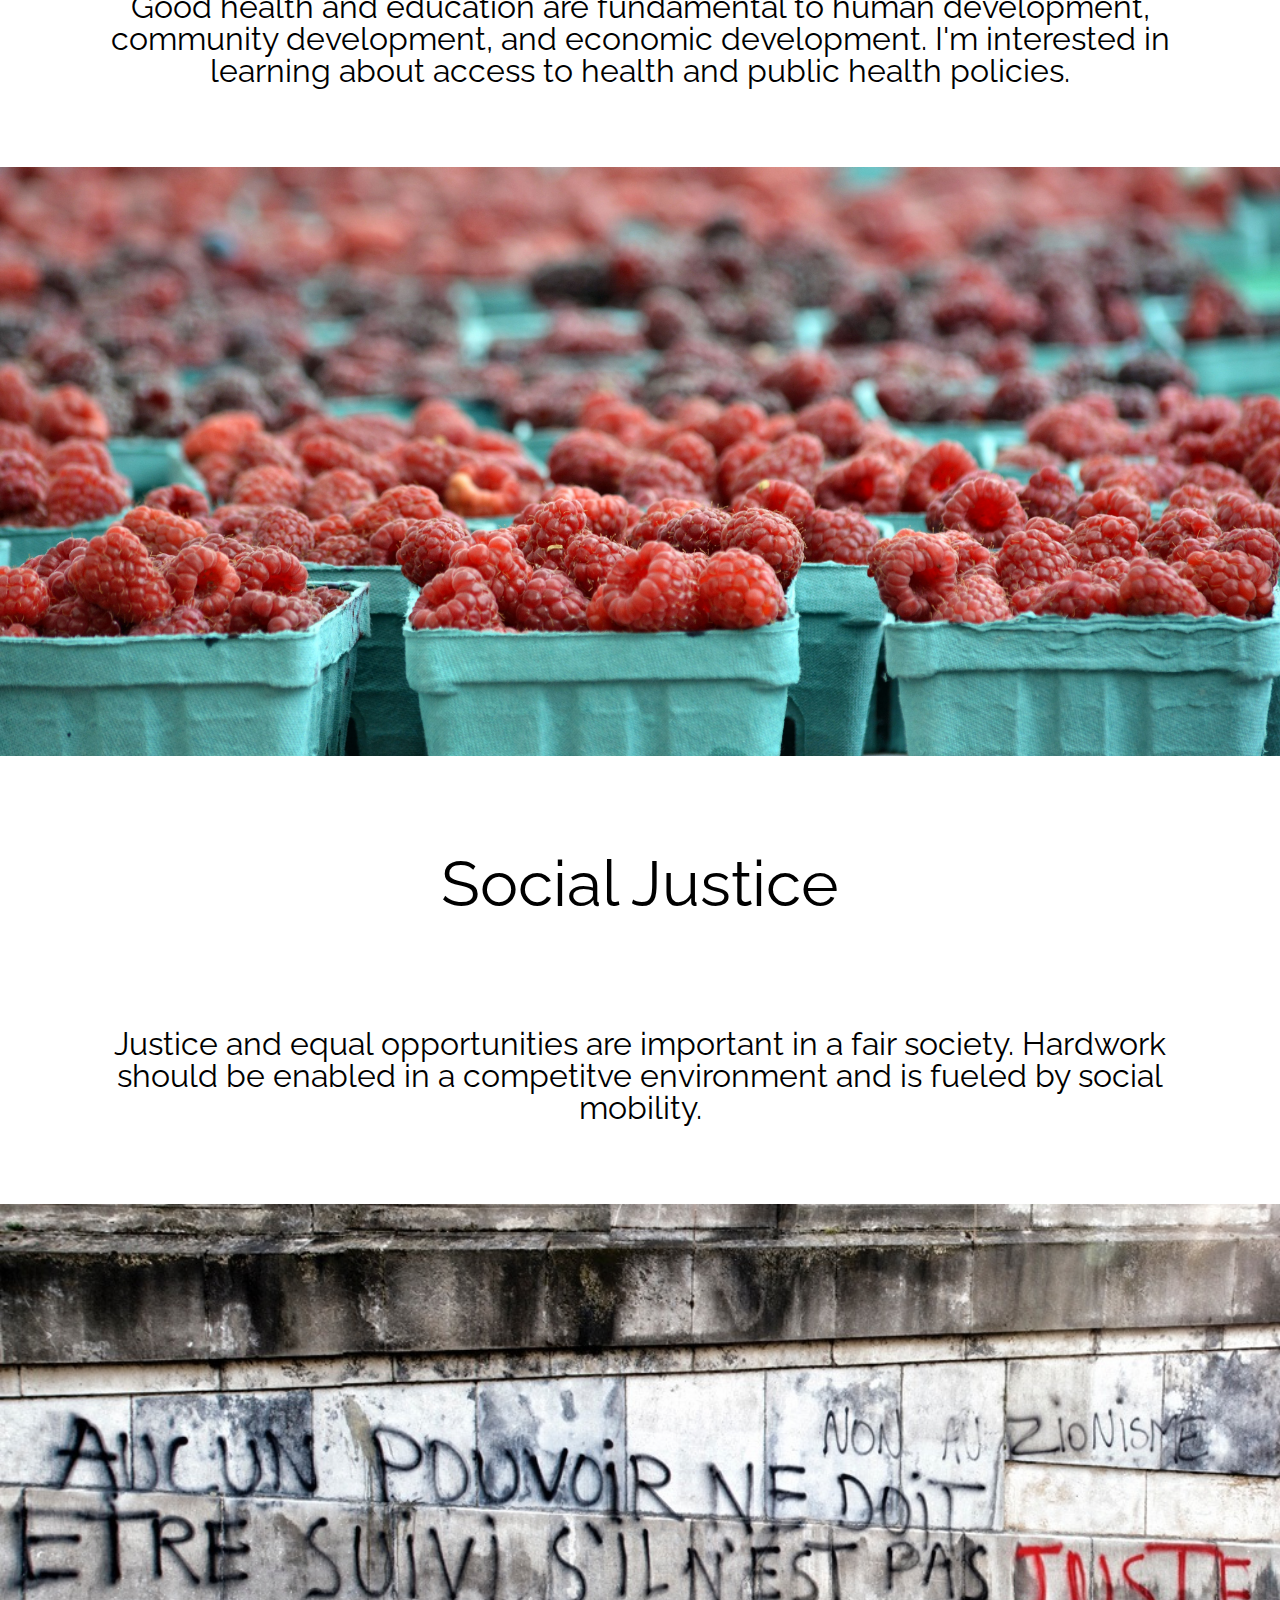
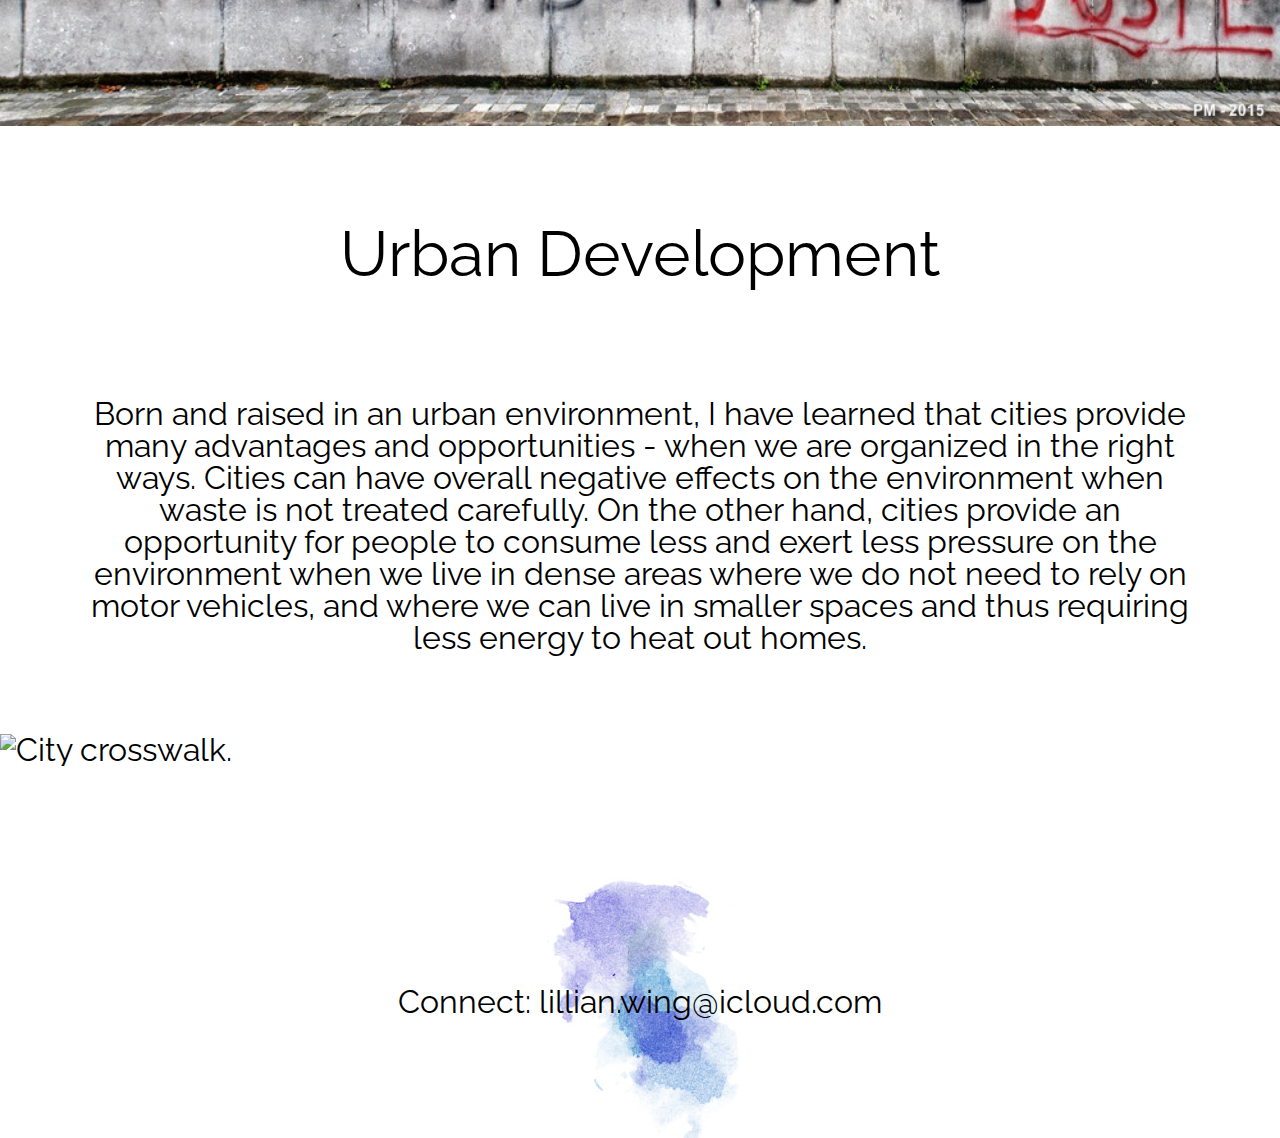
==== commit f15657a1: "curious edits" ====
--- a/curious.html
+++ b/curious.html
@@ -44,37 +44,37 @@
 	<ul class="courses">
 		<li class="subject">
 			<p class="subjecttitle">Geography</p> 
-			<p class="subjectdescription">I like to learn about geography. I love maps, and I love looking at graphs and charts explaining population density, conflict zones, volcanic activity, and so on.</p>
+			<p class="subjectdescription">I like to learn about geography. I love maps, and looking at graphs and charts explaining population density, conflict zones, volcanic activity, et cetera.</p>
 		</li>
 			<img class="curiouspic" src="photos/dunes.jpg" alt="Planet Earth.">
 
 		<li class="subject">
 			<p class="subjecttitle">Environment</p> 
-			<p class="subjectdescription">I took an online class with Lund University in 2014 where I learned about sustainable urban development. I got to learn about ways in which cities, companies, and individuals can and have become <em>greener</em>.</p>
+			<p class="subjectdescription">I took an online class with Lund University in 2014 where I learned about sustainable urban development. I got to learn about ways in which cities, companies, and individuals can and have become more eco-friendly.</p>
 		</li>
 			<img class="curiouspic" src="photos/solarpanels.jpg" alt="Solar Panels.">
 			
 		<li class="subject">
 			<p class="subjecttitle">Policy</p> 
-			<p class="subjectdescription">Politics and policies can affect the way people organize, think, move, and live. I try to stay up to date with the laatest news in politics.</p>
+			<p class="subjectdescription">Politics and policies can affect the way people organize, think, move, and live. I try to stay up to date with the latest news in politics.</p>
 		</li>
 			<img class="curiouspic" src="photos/unitednations.jpg" alt="Dauchsunds at the United Nations.">
 
 		<li class="subject">
 			<p class="subjecttitle">Health</p> 
-			<p class="subjectdescription">I like to learn about geography. I love maps, and I love looking at graphs and charts explaining population density, conflict zones, volcanic activity, and so on.</p>
+			<p class="subjectdescription">Good health and education are fundamental to human development, community development, and economic development. I'm interested in learning about access to health and public health policies.</p>
 		</li>
 			<img class="curiouspic" src="photos/berries.jpg" alt="Strawberries.">
 
 		<li class="subject">
 			<p class="subjecttitle">Social Justice</p> 
-			<p class="subjectdescription">I like to learn about geography. I love maps, and I love looking at graphs and charts explaining population density, conflict zones, volcanic activity, and so on.</p>
+			<p class="subjectdescription">Justice and equal opportunities are important in a fair society. Hardwork should be enabled in a competitve environment and is fueled by social mobility.</p>
 		</li>
 			<img class="curiouspic" src="photos/zionisme.jpg" alt="Graffiti.">
 		
 		<li class="subject">
 			<p class="subjecttitle">Urban Development</p> 
-			<p class="subjectdescription">I like to learn about geography. I love maps, and I love looking at graphs and charts explaining population density, conflict zones, volcanic activity, and so on.</p>
+			<p class="subjectdescription">Born and raised in an urban environment, I have learned that cities provide many advantages and opportunities - when we are organized in the right ways. Cities can have overall negative effects on the environment when waste is not treated carefully. On the other hand, cities provide an opportunity for people to consume less and exert less pressure on the environment when we live in dense areas where we do not need to rely on motor vehicles, and where we can live in smaller spaces and thus requiring less energy to heat out homes.</p>
 		</li>
 			<img class="curiouspic" src="photos/crosswalk.jpg" alt="City crosswalk.">
 	</ul>
